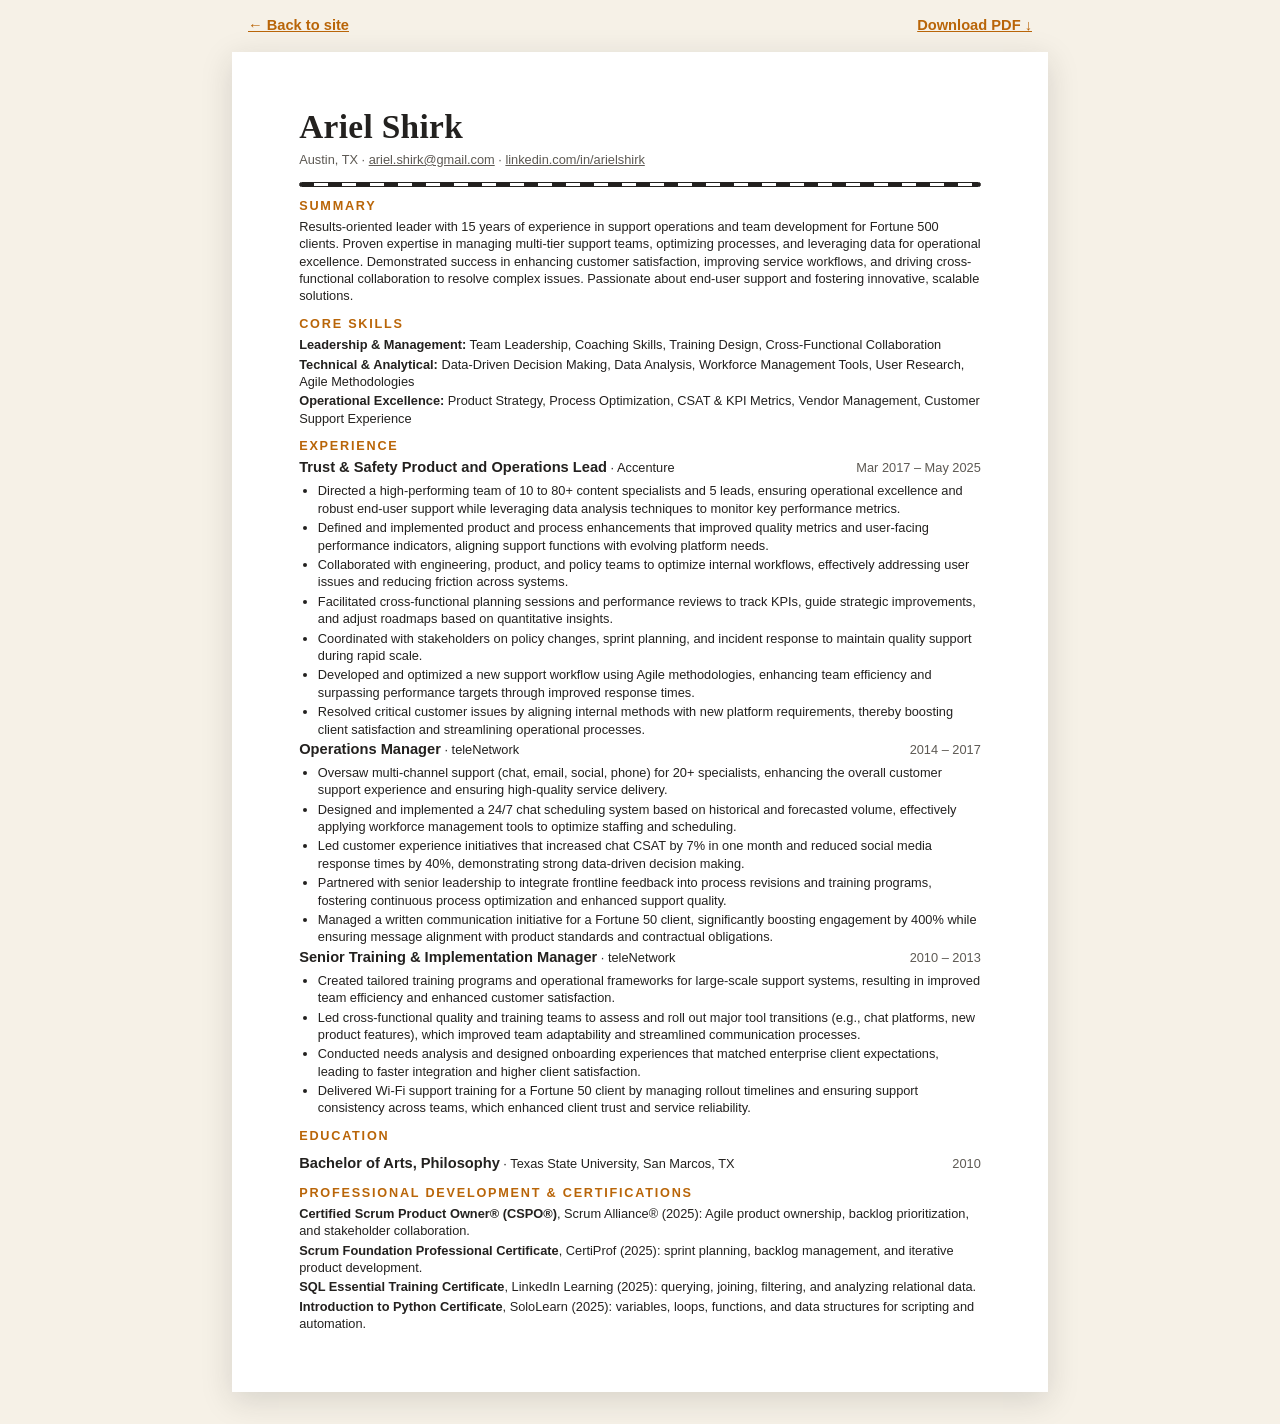
==== resume.html @ 25261f4d "Add personal site for Ariel with lemur mascot and résumé Static one-page site with hero, career high" ====
<!doctype html>
<html lang="en">
<head>
  <meta charset="utf-8">
  <meta name="viewport" content="width=device-width, initial-scale=1">
  <title>Ariel Shirk · Résumé</title>
  <link rel="icon" href="favicon.svg" type="image/svg+xml">
  <style>
    @page { size: Letter; margin: 0.45in 0.6in; }
    * { box-sizing: border-box; }
    body { margin: 0; background: #f6f1e7; color: #23211f; font: 9.600pt/1.36 "Helvetica Neue", Helvetica, Arial, sans-serif; }
    .bar { max-width: 8.500in; margin: 1rem auto; padding: 0 1rem; display: flex; gap: .8rem; justify-content: space-between; font-size: 11pt; }
    .bar a { color: #b96508; font-weight: 700; }
    .page { max-width: 8.500in; margin: 0 auto 2rem; background: #fff; padding: 0.6in 0.7in; box-shadow: 0 8px 30px rgba(35,33,31,.15); }
    h1 { font: 700 25pt/1 Georgia, serif; margin: 0; letter-spacing: .01em; }
    .contact { margin: 6pt 0 0; color: #5d5953; }
    .contact a { color: inherit; }
    .stripe { height: 5px; margin: 10pt 0 2pt; background: repeating-linear-gradient(90deg, #23211f 0 14px, #fff 14px 28px); border: 1px solid #23211f; border-radius: 5px; -webkit-print-color-adjust: exact; print-color-adjust: exact; }
    h2 { font: 700 9.500pt/1 "Helvetica Neue", Arial, sans-serif; letter-spacing: .14em; text-transform: uppercase; color: #b96508; margin: 10pt 0 4pt; }
    p { margin: 0; }
    ul { margin: 3pt 0 0; padding-left: 14pt; }
    li { margin-bottom: 1.500pt; }
    .role { display: flex; justify-content: space-between; align-items: baseline; gap: 1rem; margin-top: 8pt; }
    .role:first-of-type { margin-top: 0; }
    .role b { font-size: 11pt; }
    .role span { color: #5d5953; white-space: nowrap; }
    .skills li, .certs li { list-style: none; margin-left: -14pt; }
    @media print {
      body { background: #fff; }
      .bar { display: none; }
      .page { box-shadow: none; padding: 0; margin: 0; max-width: none; }
      .job { break-inside: avoid; }
    }
  </style>
</head>
<body>
  <div class="bar"><a href="index.html">← Back to site</a><a href="Ariel-Shirk-Resume.pdf" download>Download PDF ↓</a></div>
  <main class="page">
    <h1>Ariel Shirk</h1>
    <p class="contact">Austin, TX · <a href="mailto:ariel.shirk@gmail.com">ariel.shirk@gmail.com</a> · <a href="https://www.linkedin.com/in/arielshirk/">linkedin.com/in/arielshirk</a></p>
    <div class="stripe"></div>

    <h2>Summary</h2>
    <p>Results-oriented leader with 15 years of experience in support operations and team development for Fortune 500 clients. Proven expertise in managing multi-tier support teams, optimizing processes, and leveraging data for operational excellence. Demonstrated success in enhancing customer satisfaction, improving service workflows, and driving cross-functional collaboration to resolve complex issues. Passionate about end-user support and fostering innovative, scalable solutions.</p>

    <h2>Core Skills</h2>
    <ul class="skills">
      <li><b>Leadership &amp; Management:</b> Team Leadership, Coaching Skills, Training Design, Cross-Functional Collaboration</li>
      <li><b>Technical &amp; Analytical:</b> Data-Driven Decision Making, Data Analysis, Workforce Management Tools, User Research, Agile Methodologies</li>
      <li><b>Operational Excellence:</b> Product Strategy, Process Optimization, CSAT &amp; KPI Metrics, Vendor Management, Customer Support Experience</li>
    </ul>

    <h2>Experience</h2>
    <div class="job">
      <div class="role"><div><b>Trust &amp; Safety Product and Operations Lead</b> · Accenture</div><span>Mar 2017 – May 2025</span></div>
      <ul>
        <li>Directed a high-performing team of 10 to 80+ content specialists and 5 leads, ensuring operational excellence and robust end-user support while leveraging data analysis techniques to monitor key performance metrics.</li>
        <li>Defined and implemented product and process enhancements that improved quality metrics and user-facing performance indicators, aligning support functions with evolving platform needs.</li>
        <li>Collaborated with engineering, product, and policy teams to optimize internal workflows, effectively addressing user issues and reducing friction across systems.</li>
        <li>Facilitated cross-functional planning sessions and performance reviews to track KPIs, guide strategic improvements, and adjust roadmaps based on quantitative insights.</li>
        <li>Coordinated with stakeholders on policy changes, sprint planning, and incident response to maintain quality support during rapid scale.</li>
        <li>Developed and optimized a new support workflow using Agile methodologies, enhancing team efficiency and surpassing performance targets through improved response times.</li>
        <li>Resolved critical customer issues by aligning internal methods with new platform requirements, thereby boosting client satisfaction and streamlining operational processes.</li>
      </ul>
    </div>
    <div class="job">
      <div class="role"><div><b>Operations Manager</b> · teleNetwork</div><span>2014 – 2017</span></div>
      <ul>
        <li>Oversaw multi-channel support (chat, email, social, phone) for 20+ specialists, enhancing the overall customer support experience and ensuring high-quality service delivery.</li>
        <li>Designed and implemented a 24/7 chat scheduling system based on historical and forecasted volume, effectively applying workforce management tools to optimize staffing and scheduling.</li>
        <li>Led customer experience initiatives that increased chat CSAT by 7% in one month and reduced social media response times by 40%, demonstrating strong data-driven decision making.</li>
        <li>Partnered with senior leadership to integrate frontline feedback into process revisions and training programs, fostering continuous process optimization and enhanced support quality.</li>
        <li>Managed a written communication initiative for a Fortune 50 client, significantly boosting engagement by 400% while ensuring message alignment with product standards and contractual obligations.</li>
      </ul>
    </div>
    <div class="job">
      <div class="role"><div><b>Senior Training &amp; Implementation Manager</b> · teleNetwork</div><span>2010 – 2013</span></div>
      <ul>
        <li>Created tailored training programs and operational frameworks for large-scale support systems, resulting in improved team efficiency and enhanced customer satisfaction.</li>
        <li>Led cross-functional quality and training teams to assess and roll out major tool transitions (e.g., chat platforms, new product features), which improved team adaptability and streamlined communication processes.</li>
        <li>Conducted needs analysis and designed onboarding experiences that matched enterprise client expectations, leading to faster integration and higher client satisfaction.</li>
        <li>Delivered Wi-Fi support training for a Fortune 50 client by managing rollout timelines and ensuring support consistency across teams, which enhanced client trust and service reliability.</li>
      </ul>
    </div>

    <h2>Education</h2>
    <div class="role"><div><b>Bachelor of Arts, Philosophy</b> · Texas State University, San Marcos, TX</div><span>2010</span></div>

    <h2>Professional Development &amp; Certifications</h2>
    <ul class="certs">
      <li><b>Certified Scrum Product Owner® (CSPO®)</b>, Scrum Alliance® (2025): Agile product ownership, backlog prioritization, and stakeholder collaboration.</li>
      <li><b>Scrum Foundation Professional Certificate</b>, CertiProf (2025): sprint planning, backlog management, and iterative product development.</li>
      <li><b>SQL Essential Training Certificate</b>, LinkedIn Learning (2025): querying, joining, filtering, and analyzing relational data.</li>
      <li><b>Introduction to Python Certificate</b>, SoloLearn (2025): variables, loops, functions, and data structures for scripting and automation.</li>
    </ul>
  </main>
</body>
</html>
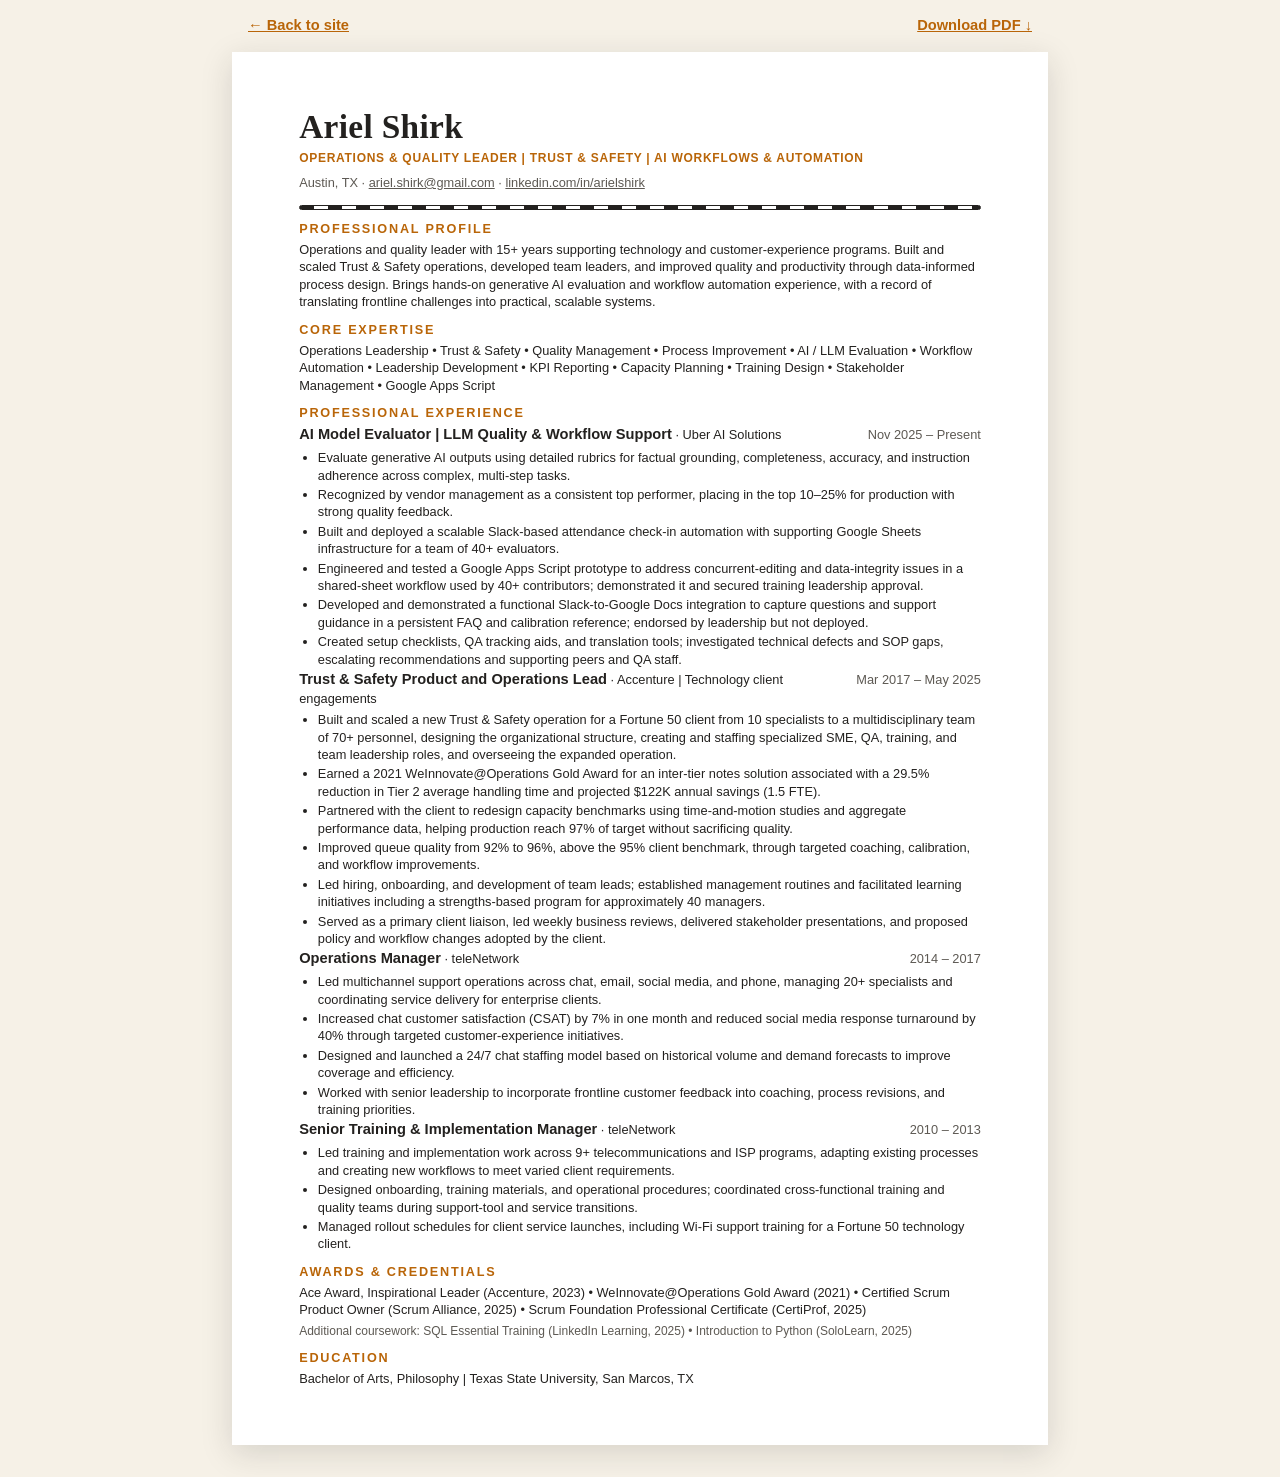
==== commit ffe956f1: "Update site and résumé from Ariel's 2026 résumé Adds the Uber AI Solutions role, awards, and new Acc" ====
--- a/resume.html
+++ b/resume.html
@@ -13,6 +13,8 @@
     .bar a { color: #b96508; font-weight: 700; }
     .page { max-width: 8.500in; margin: 0 auto 2rem; background: #fff; padding: 0.6in 0.7in; box-shadow: 0 8px 30px rgba(35,33,31,.15); }
     h1 { font: 700 25pt/1 Georgia, serif; margin: 0; letter-spacing: .01em; }
+    .headline { margin: 5pt 0 0; font-weight: 700; font-size: 9pt; letter-spacing: .06em; text-transform: uppercase; color: #b96508; }
+    .small { margin-top: 3pt; color: #5d5953; font-size: 9pt; }
     .contact { margin: 6pt 0 0; color: #5d5953; }
     .contact a { color: inherit; }
     .stripe { height: 5px; margin: 10pt 0 2pt; background: repeating-linear-gradient(90deg, #23211f 0 14px, #fff 14px 28px); border: 1px solid #23211f; border-radius: 5px; -webkit-print-color-adjust: exact; print-color-adjust: exact; }
@@ -37,62 +39,69 @@
   <div class="bar"><a href="index.html">← Back to site</a><a href="Ariel-Shirk-Resume.pdf" download>Download PDF ↓</a></div>
   <main class="page">
     <h1>Ariel Shirk</h1>
-    <p class="contact">Austin, TX · <a href="mailto:ariel.shirk@gmail.com">ariel.shirk@gmail.com</a> · <a href="https://www.linkedin.com/in/arielshirk/">linkedin.com/in/arielshirk</a></p>
+    <p class="headline">Operations &amp; Quality Leader | Trust &amp; Safety | AI Workflows &amp; Automation</p>
+    <p class="contact">Austin, TX · <a href="https://www.linkedin.com/in/arielshirk/" data-u="ariel.shirk" data-d="gmail.com">ariel.shirk [at] gmail.com</a> · <a href="https://www.linkedin.com/in/arielshirk/">linkedin.com/in/arielshirk</a></p>
     <div class="stripe"></div>
 
-    <h2>Summary</h2>
-    <p>Results-oriented leader with 15 years of experience in support operations and team development for Fortune 500 clients. Proven expertise in managing multi-tier support teams, optimizing processes, and leveraging data for operational excellence. Demonstrated success in enhancing customer satisfaction, improving service workflows, and driving cross-functional collaboration to resolve complex issues. Passionate about end-user support and fostering innovative, scalable solutions.</p>
+    <h2>Professional Profile</h2>
+    <p>Operations and quality leader with 15+ years supporting technology and customer-experience programs. Built and scaled Trust &amp; Safety operations, developed team leaders, and improved quality and productivity through data-informed process design. Brings hands-on generative AI evaluation and workflow automation experience, with a record of translating frontline challenges into practical, scalable systems.</p>
 
-    <h2>Core Skills</h2>
-    <ul class="skills">
-      <li><b>Leadership &amp; Management:</b> Team Leadership, Coaching Skills, Training Design, Cross-Functional Collaboration</li>
-      <li><b>Technical &amp; Analytical:</b> Data-Driven Decision Making, Data Analysis, Workforce Management Tools, User Research, Agile Methodologies</li>
-      <li><b>Operational Excellence:</b> Product Strategy, Process Optimization, CSAT &amp; KPI Metrics, Vendor Management, Customer Support Experience</li>
-    </ul>
+    <h2>Core Expertise</h2>
+    <p>Operations Leadership • Trust &amp; Safety • Quality Management • Process Improvement • AI / LLM Evaluation • Workflow Automation • Leadership Development • KPI Reporting • Capacity Planning • Training Design • Stakeholder Management • Google Apps Script</p>
 
-    <h2>Experience</h2>
+    <h2>Professional Experience</h2>
     <div class="job">
-      <div class="role"><div><b>Trust &amp; Safety Product and Operations Lead</b> · Accenture</div><span>Mar 2017 – May 2025</span></div>
+      <div class="role"><div><b>AI Model Evaluator | LLM Quality &amp; Workflow Support</b> · Uber AI Solutions</div><span>Nov 2025 – Present</span></div>
       <ul>
-        <li>Directed a high-performing team of 10 to 80+ content specialists and 5 leads, ensuring operational excellence and robust end-user support while leveraging data analysis techniques to monitor key performance metrics.</li>
-        <li>Defined and implemented product and process enhancements that improved quality metrics and user-facing performance indicators, aligning support functions with evolving platform needs.</li>
-        <li>Collaborated with engineering, product, and policy teams to optimize internal workflows, effectively addressing user issues and reducing friction across systems.</li>
-        <li>Facilitated cross-functional planning sessions and performance reviews to track KPIs, guide strategic improvements, and adjust roadmaps based on quantitative insights.</li>
-        <li>Coordinated with stakeholders on policy changes, sprint planning, and incident response to maintain quality support during rapid scale.</li>
-        <li>Developed and optimized a new support workflow using Agile methodologies, enhancing team efficiency and surpassing performance targets through improved response times.</li>
-        <li>Resolved critical customer issues by aligning internal methods with new platform requirements, thereby boosting client satisfaction and streamlining operational processes.</li>
+        <li>Evaluate generative AI outputs using detailed rubrics for factual grounding, completeness, accuracy, and instruction adherence across complex, multi-step tasks.</li>
+        <li>Recognized by vendor management as a consistent top performer, placing in the top 10–25% for production with strong quality feedback.</li>
+        <li>Built and deployed a scalable Slack-based attendance check-in automation with supporting Google Sheets infrastructure for a team of 40+ evaluators.</li>
+        <li>Engineered and tested a Google Apps Script prototype to address concurrent-editing and data-integrity issues in a shared-sheet workflow used by 40+ contributors; demonstrated it and secured training leadership approval.</li>
+        <li>Developed and demonstrated a functional Slack-to-Google Docs integration to capture questions and support guidance in a persistent FAQ and calibration reference; endorsed by leadership but not deployed.</li>
+        <li>Created setup checklists, QA tracking aids, and translation tools; investigated technical defects and SOP gaps, escalating recommendations and supporting peers and QA staff.</li>
+      </ul>
+    </div>
+    <div class="job">
+      <div class="role"><div><b>Trust &amp; Safety Product and Operations Lead</b> · Accenture | Technology client engagements</div><span>Mar 2017 – May 2025</span></div>
+      <ul>
+        <li>Built and scaled a new Trust &amp; Safety operation for a Fortune 50 client from 10 specialists to a multidisciplinary team of 70+ personnel, designing the organizational structure, creating and staffing specialized SME, QA, training, and team leadership roles, and overseeing the expanded operation.</li>
+        <li>Earned a 2021 WeInnovate@Operations Gold Award for an inter-tier notes solution associated with a 29.5% reduction in Tier 2 average handling time and projected $122K annual savings (1.5 FTE).</li>
+        <li>Partnered with the client to redesign capacity benchmarks using time-and-motion studies and aggregate performance data, helping production reach 97% of target without sacrificing quality.</li>
+        <li>Improved queue quality from 92% to 96%, above the 95% client benchmark, through targeted coaching, calibration, and workflow improvements.</li>
+        <li>Led hiring, onboarding, and development of team leads; established management routines and facilitated learning initiatives including a strengths-based program for approximately 40 managers.</li>
+        <li>Served as a primary client liaison, led weekly business reviews, delivered stakeholder presentations, and proposed policy and workflow changes adopted by the client.</li>
       </ul>
     </div>
     <div class="job">
       <div class="role"><div><b>Operations Manager</b> · teleNetwork</div><span>2014 – 2017</span></div>
       <ul>
-        <li>Oversaw multi-channel support (chat, email, social, phone) for 20+ specialists, enhancing the overall customer support experience and ensuring high-quality service delivery.</li>
-        <li>Designed and implemented a 24/7 chat scheduling system based on historical and forecasted volume, effectively applying workforce management tools to optimize staffing and scheduling.</li>
-        <li>Led customer experience initiatives that increased chat CSAT by 7% in one month and reduced social media response times by 40%, demonstrating strong data-driven decision making.</li>
-        <li>Partnered with senior leadership to integrate frontline feedback into process revisions and training programs, fostering continuous process optimization and enhanced support quality.</li>
-        <li>Managed a written communication initiative for a Fortune 50 client, significantly boosting engagement by 400% while ensuring message alignment with product standards and contractual obligations.</li>
+        <li>Led multichannel support operations across chat, email, social media, and phone, managing 20+ specialists and coordinating service delivery for enterprise clients.</li>
+        <li>Increased chat customer satisfaction (CSAT) by 7% in one month and reduced social media response turnaround by 40% through targeted customer-experience initiatives.</li>
+        <li>Designed and launched a 24/7 chat staffing model based on historical volume and demand forecasts to improve coverage and efficiency.</li>
+        <li>Worked with senior leadership to incorporate frontline customer feedback into coaching, process revisions, and training priorities.</li>
       </ul>
     </div>
     <div class="job">
       <div class="role"><div><b>Senior Training &amp; Implementation Manager</b> · teleNetwork</div><span>2010 – 2013</span></div>
       <ul>
-        <li>Created tailored training programs and operational frameworks for large-scale support systems, resulting in improved team efficiency and enhanced customer satisfaction.</li>
-        <li>Led cross-functional quality and training teams to assess and roll out major tool transitions (e.g., chat platforms, new product features), which improved team adaptability and streamlined communication processes.</li>
-        <li>Conducted needs analysis and designed onboarding experiences that matched enterprise client expectations, leading to faster integration and higher client satisfaction.</li>
-        <li>Delivered Wi-Fi support training for a Fortune 50 client by managing rollout timelines and ensuring support consistency across teams, which enhanced client trust and service reliability.</li>
+        <li>Led training and implementation work across 9+ telecommunications and ISP programs, adapting existing processes and creating new workflows to meet varied client requirements.</li>
+        <li>Designed onboarding, training materials, and operational procedures; coordinated cross-functional training and quality teams during support-tool and service transitions.</li>
+        <li>Managed rollout schedules for client service launches, including Wi-Fi support training for a Fortune 50 technology client.</li>
       </ul>
     </div>
 
+    <h2>Awards &amp; Credentials</h2>
+    <p>Ace Award, Inspirational Leader (Accenture, 2023) • WeInnovate@Operations Gold Award (2021) • Certified Scrum Product Owner (Scrum Alliance, 2025) • Scrum Foundation Professional Certificate (CertiProf, 2025)</p>
+    <p class="small">Additional coursework: SQL Essential Training (LinkedIn Learning, 2025) • Introduction to Python (SoloLearn, 2025)</p>
+
     <h2>Education</h2>
-    <div class="role"><div><b>Bachelor of Arts, Philosophy</b> · Texas State University, San Marcos, TX</div><span>2010</span></div>
-
-    <h2>Professional Development &amp; Certifications</h2>
-    <ul class="certs">
-      <li><b>Certified Scrum Product Owner® (CSPO®)</b>, Scrum Alliance® (2025): Agile product ownership, backlog prioritization, and stakeholder collaboration.</li>
-      <li><b>Scrum Foundation Professional Certificate</b>, CertiProf (2025): sprint planning, backlog management, and iterative product development.</li>
-      <li><b>SQL Essential Training Certificate</b>, LinkedIn Learning (2025): querying, joining, filtering, and analyzing relational data.</li>
-      <li><b>Introduction to Python Certificate</b>, SoloLearn (2025): variables, loops, functions, and data structures for scripting and automation.</li>
-    </ul>
+    <p>Bachelor of Arts, Philosophy | Texas State University, San Marcos, TX</p>
   </main>
+  <script>
+    document.querySelectorAll('[data-u][data-d]').forEach(function (a) {
+      var addr = a.dataset.u + '@' + a.dataset.d;
+      a.href = 'mailto:' + addr; a.textContent = addr;
+    });
+  </script>
 </body>
 </html>
